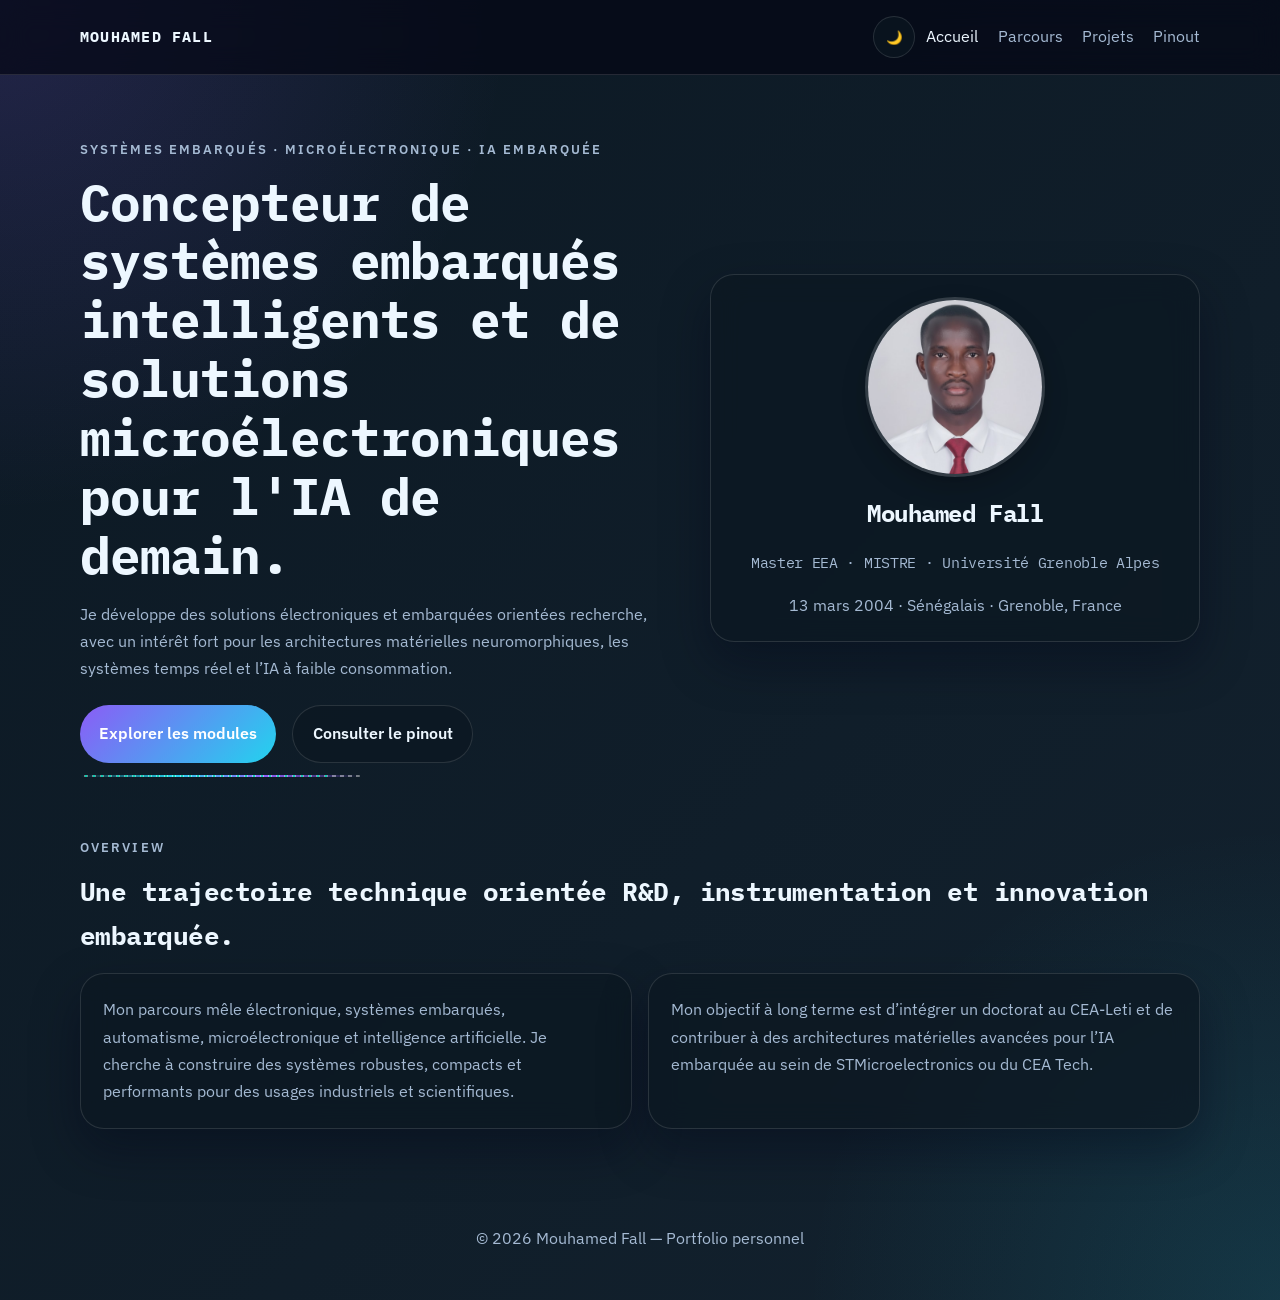
==== index.html @ 8c05c5c4 "Initialisation du portfolio" ====
<!DOCTYPE html>
<html lang="fr">
  <head>
    <meta charset="UTF-8" />
    <meta name="viewport" content="width=device-width, initial-scale=1.0" />
    <title>Mouhamed Fall | Portfolio ingénieur systèmes embarqués & microélectronique</title>
    <meta name="description" content="Portfolio personnel de Mouhamed Fall, ingénieur en systèmes embarqués, microélectronique et IA embarquée." />
    <meta name="keywords" content="systèmes embarqués, microélectronique, IA embarquée, R&D, embedded, Grenoble" />
    <meta property="og:title" content="Mouhamed Fall | Portfolio ingénieur" />
    <meta property="og:description" content="Portfolio technique et scientifique de Mouhamed Fall." />
    <meta property="og:type" content="website" />
    <meta name="twitter:card" content="summary_large_image" />
    <link rel="apple-touch-icon" href="favicon/icon-192.png" />
    <link rel="icon" href="favicon/icon-192.png" type="image/png" />
    <link rel="manifest" href="favicon/site.webmanifest" />
    <link rel="preconnect" href="https://fonts.googleapis.com" />
    <link rel="preconnect" href="https://fonts.gstatic.com" crossorigin />
    <link href="https://fonts.googleapis.com/css2?family=IBM+Plex+Mono:wght@400;500;600;700&family=IBM+Plex+Sans:wght@400;500;600;700&display=swap" rel="stylesheet" />
    <link rel="stylesheet" href="assets/css/variables.css" />
    <link rel="stylesheet" href="assets/css/base.css" />
    <link rel="stylesheet" href="assets/css/layout.css" />
    <link rel="stylesheet" href="assets/css/components.css" />
    <link rel="stylesheet" href="assets/css/animations.css" />
  </head>
  <body>
    <a class="skip-link" href="#main-content">Aller au contenu</a>
    <div class="progress-bar" id="progressBar" aria-hidden="true"></div>
    <header>
      <div class="container">
        <nav aria-label="Navigation principale">
          <a class="brand" href="index.html">Mouhamed Fall</a>
          <div class="nav-actions">
            <button class="icon-btn" id="themeToggle" aria-label="Changer le thème">🌙</button>
            <button class="icon-btn menu-toggle" id="menuToggle" aria-label="Ouvrir le menu">☰</button>
            <div class="nav-links" id="navLinks">
              <a href="index.html" aria-current="page">Accueil</a>
              <a href="about.html">Parcours</a>
              <a href="projects.html">Projets</a>
              <a href="contact.html">Pinout</a>
            </div>
          </div>
        </nav>
      </div>
    </header>

    <main id="main-content">
      <section class="container hero" aria-labelledby="hero-title">
        <div class="hero-copy">
          <p class="hero-badge">Systèmes embarqués · Microélectronique · IA embarquée</p>
          <h1 id="hero-title">Concepteur de systèmes embarqués intelligents et de solutions microélectroniques pour l'IA de demain.</h1>
          <p>
            Je développe des solutions électroniques et embarquées orientées recherche, avec un intérêt fort pour les architectures matérielles neuromorphiques, les systèmes temps réel et l’IA à faible consommation.
          </p>
          <div class="hero-actions" aria-label="Actions principales">
            <a class="btn btn-primary" href="projects.html">Explorer les modules</a>
            <a class="btn" href="contact.html">Consulter le pinout</a>
          </div>
          <span class="signal-trace" aria-hidden="true"></span>
        </div>

        <aside class="card profile-card" aria-label="Présentation personnelle">
          <img class="profile-photo" src="assets/images/ma-photo.jpg" alt="Portrait de Mouhamed Fall" />
          <h2>Mouhamed Fall</h2>
          <p class="mono">Master EEA · MISTRE · Université Grenoble Alpes</p>
          <p class="profile-meta">13 mars 2004 · Sénégalais · Grenoble, France</p>
        </aside>
      </section>

      <section class="container section reveal" aria-labelledby="overview-title">
        <div class="section-heading">
          <p class="eyebrow">Overview</p>
          <h2 id="overview-title">Une trajectoire technique orientée R&amp;D, instrumentation et innovation embarquée.</h2>
        </div>
        <div class="grid grid-2">
          <article class="card">
            <p>
              Mon parcours mêle électronique, systèmes embarqués, automatisme, microélectronique et intelligence artificielle. Je cherche à construire des systèmes robustes, compacts et performants pour des usages industriels et scientifiques.
            </p>
          </article>
          <article class="card">
            <p>
              Mon objectif à long terme est d’intégrer un doctorat au CEA-Leti et de contribuer à des architectures matérielles avancées pour l’IA embarquée au sein de STMicroelectronics ou du CEA Tech.
            </p>
          </article>
        </div>
      </section>
    </main>

    <footer>
      <div class="container">
        <p>© <span id="year"></span> Mouhamed Fall — Portfolio personnel</p>
      </div>
    </footer>

    <script src="assets/js/main.js"></script>
    <script src="assets/js/animations.js"></script>
    <script>
      document.getElementById('year').textContent = new Date().getFullYear();
    </script>
  </body>
</html>
---- assets/css/variables.css ----
:root {
  --bg: #07141f;
  --bg-soft: #0e1d2a;
  --card: rgba(12, 24, 34, 0.7);
  --text: #edf7ff;
  --muted: #a5bad3;
  --accent: #8b5cf6;
  --accent-2: #22d3ee;
  --border: rgba(255, 255, 255, 0.12);
  --shadow: 0 20px 48px rgba(2, 6, 23, 0.38);
}

body[data-theme="light"] {
  --bg: #f4f8ff;
  --bg-soft: #ffffff;
  --card: rgba(255, 255, 255, 0.92);
  --text: #172033;
  --muted: #57657d;
  --accent: #7c3aed;
  --accent-2: #0ea5e9;
  --border: rgba(23, 32, 51, 0.12);
  --shadow: 0 16px 36px rgba(15, 23, 42, 0.12);
}
---- assets/css/base.css ----
* { box-sizing: border-box; margin: 0; padding: 0; }
html { scroll-behavior: smooth; }
body {
  font-family: "IBM Plex Sans", "Segoe UI", sans-serif;
  line-height: 1.7;
  color: var(--text);
  background:
    radial-gradient(circle at top left, rgba(139, 92, 246, 0.18), transparent 28%),
    radial-gradient(circle at bottom right, rgba(34, 211, 238, 0.12), transparent 26%),
    linear-gradient(135deg, rgba(7, 20, 31, 0.98), rgba(14, 29, 42, 0.98));
  min-height: 100vh;
  transition: background 0.3s ease, color 0.3s ease;
}

body[data-theme="light"] {
  background:
    radial-gradient(circle at top left, rgba(124, 58, 237, 0.08), transparent 24%),
    radial-gradient(circle at bottom right, rgba(14, 165, 233, 0.08), transparent 26%),
    linear-gradient(135deg, rgba(244, 248, 255, 0.98), rgba(255, 255, 255, 0.98));
}

a { color: inherit; text-decoration: none; }
img { max-width: 100%; display: block; }

.skip-link {
  position: absolute;
  left: -999px;
  top: 0;
  background: var(--accent);
  color: #fff;
  padding: 0.8rem 1rem;
  z-index: 50;
  border-radius: 0 0 0.5rem 0;
}

.skip-link:focus { left: 0; }

h1, h2, h3, h4, .brand, .mono {
  font-family: "IBM Plex Mono", monospace;
  letter-spacing: -0.02em;
}

.container {
  width: min(1120px, calc(100% - 2rem));
  margin: 0 auto;
}
---- assets/css/layout.css ----
header {
  position: sticky;
  top: 0;
  z-index: 20;
  background: rgba(5, 8, 22, 0.72);
  border-bottom: 1px solid var(--border);
  -webkit-backdrop-filter: blur(14px);
  backdrop-filter: blur(14px);
}

body[data-theme="light"] header { background: rgba(255, 255, 255, 0.8); }

nav {
  display: flex;
  align-items: center;
  justify-content: space-between;
  padding: 1rem 0;
  gap: 1rem;
}

.brand {
  font-weight: 700;
  letter-spacing: 0.08em;
  text-transform: uppercase;
  font-size: 0.95rem;
}

.nav-actions { display: flex; align-items: center; gap: 0.7rem; }
.nav-links { display: flex; gap: 1.2rem; color: var(--muted); }
.nav-links a:hover, .nav-links a[aria-current="page"] { color: var(--text); }

main { padding: 2rem 0 4rem; }

.hero {
  display: grid;
  grid-template-columns: 1.1fr 0.9fr;
  gap: 2rem;
  align-items: center;
  padding: 2rem 0 2.5rem;
}

.section { margin-top: 1.2rem; }
.section-heading { margin-bottom: 1rem; }
.section-heading h1, .section-heading h2 { font-size: clamp(1.3rem, 2vw, 1.8rem); margin-bottom: 0.4rem; }

.grid { display: grid; gap: 1rem; }
.grid-2 { grid-template-columns: repeat(2, minmax(0, 1fr)); }
.grid-3 { grid-template-columns: repeat(3, minmax(0, 1fr)); }

.list { display: grid; gap: 0.8rem; }

footer { padding: 2rem 0 3rem; text-align: center; color: var(--muted); }
---- assets/css/components.css ----
.hero-badge, .eyebrow {
  color: var(--accent-2);
  font-weight: 600;
  text-transform: uppercase;
  letter-spacing: 0.16em;
  font-size: 0.82rem;
  margin-bottom: 0.7rem;
}

.hero h1 { font-size: clamp(2rem, 4vw, 3.2rem); line-height: 1.15; margin-bottom: 1rem; }
.hero p, .section-heading p, .card p, .item p, .timeline p, .contact-meta p { color: var(--muted); }

.hero-actions { display: flex; flex-wrap: wrap; gap: 1rem; margin-top: 1.4rem; }

.btn, .icon-btn {
  border: 1px solid var(--border);
  background: var(--card);
  color: var(--text);
  border-radius: 999px;
  cursor: pointer;
}

.icon-btn { width: 42px; height: 42px; }
.menu-toggle { display: none; }

.btn {
  display: inline-flex;
  align-items: center;
  justify-content: center;
  padding: 0.9rem 1.2rem;
  font-weight: 600;
  transition: transform 0.2s ease;
}

.btn:hover { transform: translateY(-2px); }
.btn-primary {
  background: linear-gradient(135deg, var(--accent), var(--accent-2));
  color: white;
  border: none;
}

.card {
  background: var(--card);
  border: 1px solid var(--border);
  border-radius: 24px;
  padding: 1.4rem;
  box-shadow: var(--shadow);
  -webkit-backdrop-filter: blur(14px);
  backdrop-filter: blur(14px);
  position: relative;
  overflow: hidden;
}

.card::before {
  content: "";
  position: absolute;
  inset: 0;
  background: linear-gradient(90deg, transparent, rgba(255, 159, 28, 0.08), transparent);
  transform: translateX(-100%);
  pointer-events: none;
  animation: scan 7s linear infinite;
}

.profile-card {
  display: flex;
  flex-direction: column;
  gap: 1rem;
  align-items: center;
  text-align: center;
}

.profile-meta { color: var(--muted); }
.profile-photo {
  width: 180px;
  height: 180px;
  border-radius: 50%;
  object-fit: cover;
  border: 3px solid rgba(255,255,255,0.16);
  box-shadow: 0 10px 24px rgba(0,0,0,0.2);
}

.mono { font-family: "IBM Plex Mono", monospace; font-size: 0.95rem; }

.sub-title { font-size: 1.08rem; margin-bottom: 0.7rem; }

.item {
  background: var(--card);
  border: 1px solid var(--border);
  border-radius: 18px;
  padding: 1rem;
}

.item h2 { margin-bottom: 0.35rem; font-size: 1.05rem; }

.tag {
  display: inline-block;
  margin-top: 0.7rem;
  padding: 0.35rem 0.7rem;
  border-radius: 999px;
  background: rgba(34, 211, 238, 0.14);
  color: #d9f8ff;
  font-size: 0.82rem;
}

.timeline {
  border-left: 2px solid rgba(255,159,28,0.35);
  padding-left: 1rem;
  display: grid;
  gap: 1rem;
}

.timeline-item { position: relative; }
.timeline-item::before {
  content: "";
  position: absolute;
  left: -1.34rem;
  top: 0.45rem;
  width: 0.7rem;
  height: 0.7rem;
  border-radius: 50%;
  background: var(--accent-2);
  box-shadow: 0 0 0 4px rgba(0, 209, 178, 0.15);
}

.contact-list { display: flex; flex-wrap: wrap; gap: 1rem; margin-top: 1rem; }
.contact-meta { margin-top: 1.2rem; display: grid; gap: 0.4rem; }

.progress-bar {
  position: fixed;
  top: 0;
  left: 0;
  height: 3px;
  width: 0;
  background: linear-gradient(90deg, var(--accent), var(--accent-2));
  z-index: 30;
  box-shadow: 0 0 14px rgba(255, 159, 28, 0.28);
}

.signal-trace {
  display: block;
  width: min(100%, 280px);
  height: 2px;
  background: linear-gradient(90deg, transparent, var(--accent-2), var(--accent), transparent);
  border-radius: 999px;
  position: relative;
  overflow: hidden;
  margin: 0.8rem 0 0;
}

.signal-trace::before,
.signal-trace::after {
  content: "";
  position: absolute;
  inset: 0;
  background-size: 8px 100%;
  background-repeat: repeat-x;
  animation: trace 2.2s linear infinite;
}

.signal-trace::before {
  background-image: linear-gradient(90deg, transparent 0 4px, rgba(255,255,255,0.75) 4px 8px, transparent 8px 12px);
  opacity: 0.55;
}

.signal-trace::after {
  background-image: linear-gradient(90deg, transparent 0 1px, rgba(0, 209, 178, 0.9) 1px 3px, transparent 3px 6px);
  transform: translateX(-10%);
}

.revision {
  margin-top: 1rem;
  padding-top: 0.8rem;
  border-top: 1px solid var(--border);
  color: var(--muted);
  font-size: 0.92rem;
}
---- assets/css/animations.css ----
@keyframes scan {
  100% { transform: translateX(100%); }
}

@keyframes trace {
  from { transform: translateX(-20%); }
  to { transform: translateX(20%); }
}

@keyframes blink {
  0%, 100% { opacity: 1; }
  50% { opacity: 0.4; }
}

.reveal {
  opacity: 0;
  transform: translateY(18px);
  transition: opacity 0.6s ease, transform 0.6s ease;
}

.reveal.is-visible {
  opacity: 1;
  transform: translateY(0);
}

.terminal-cursor::after {
  content: "_";
  display: inline-block;
  margin-left: 0.25rem;
  animation: blink 1s infinite;
}
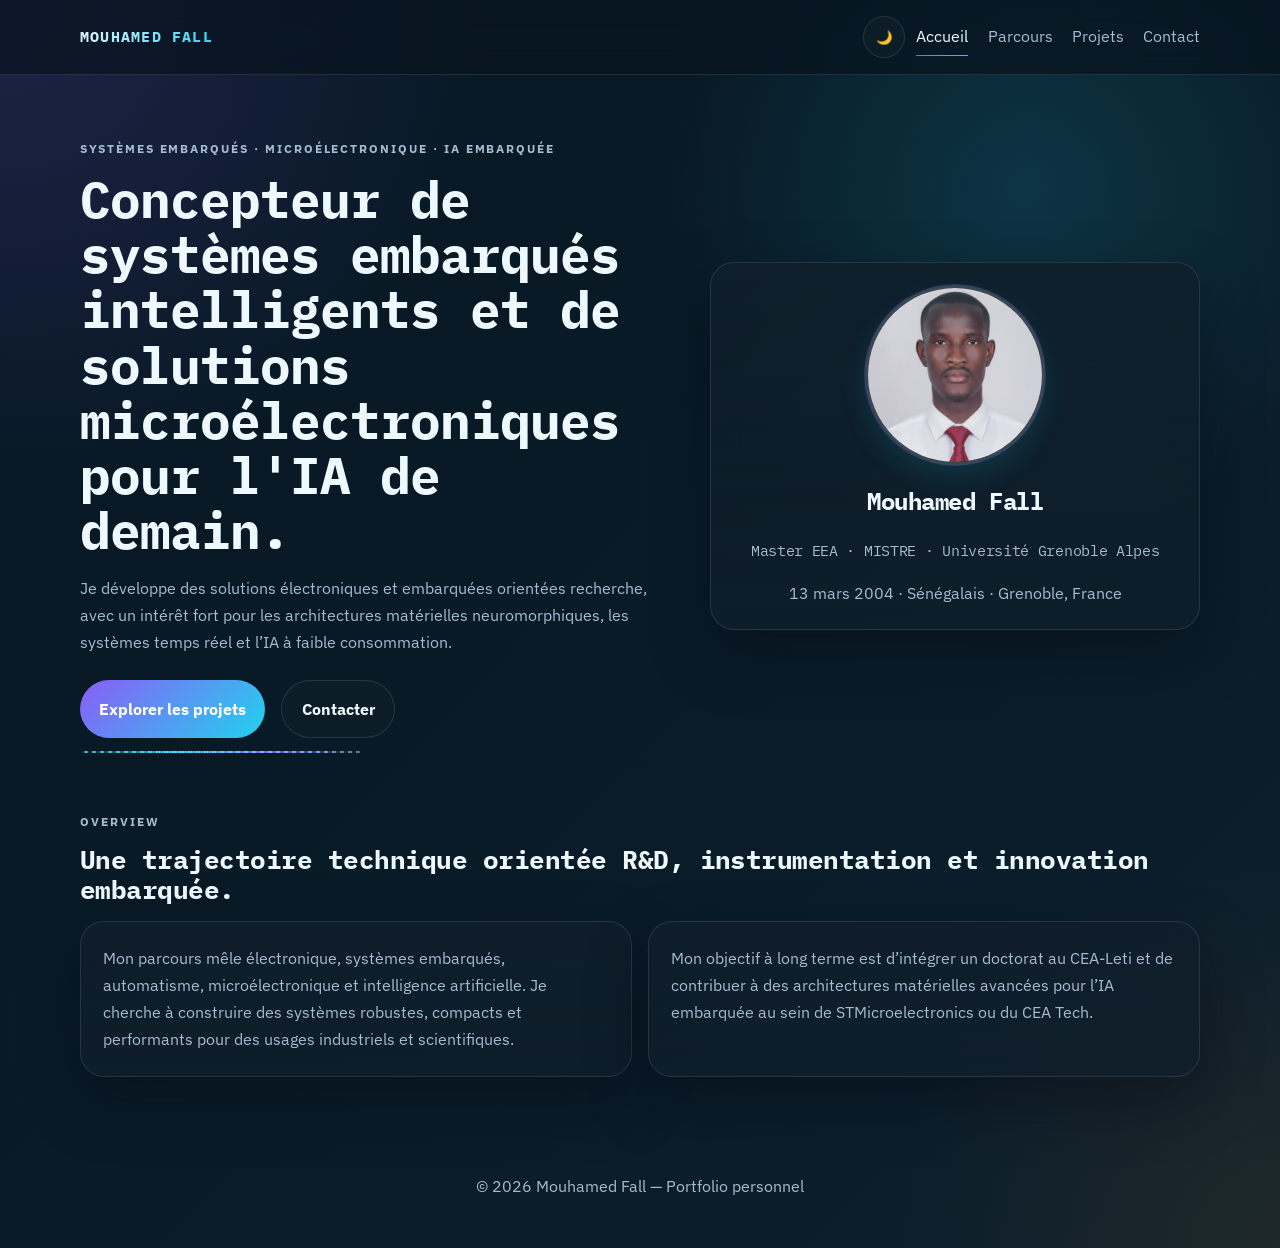
==== commit 97159ca1: "ajout" ====
--- a/index.html
+++ b/index.html
@@ -36,7 +36,7 @@
               <a href="index.html" aria-current="page">Accueil</a>
               <a href="about.html">Parcours</a>
               <a href="projects.html">Projets</a>
-              <a href="contact.html">Pinout</a>
+              <a href="contact.html">Contact</a>
             </div>
           </div>
         </nav>
@@ -52,8 +52,8 @@
             Je développe des solutions électroniques et embarquées orientées recherche, avec un intérêt fort pour les architectures matérielles neuromorphiques, les systèmes temps réel et l’IA à faible consommation.
           </p>
           <div class="hero-actions" aria-label="Actions principales">
-            <a class="btn btn-primary" href="projects.html">Explorer les modules</a>
-            <a class="btn" href="contact.html">Consulter le pinout</a>
+            <a class="btn btn-primary" href="projects.html">Explorer les projets</a>
+            <a class="btn" href="contact.html">Contacter</a>
           </div>
           <span class="signal-trace" aria-hidden="true"></span>
         </div>
--- a/assets/css/variables.css
+++ b/assets/css/variables.css
@@ -1,23 +1,29 @@
 :root {
-  --bg: #07141f;
-  --bg-soft: #0e1d2a;
-  --card: rgba(12, 24, 34, 0.7);
-  --text: #edf7ff;
-  --muted: #a5bad3;
+  --bg: #061722;
+  --bg-soft: #0d1f2d;
+  --panel: rgba(12, 24, 34, 0.78);
+  --card: rgba(15, 30, 42, 0.9);
+  --text: #edf8ff;
+  --muted: #a7bbd0;
   --accent: #8b5cf6;
   --accent-2: #22d3ee;
-  --border: rgba(255, 255, 255, 0.12);
-  --shadow: 0 20px 48px rgba(2, 6, 23, 0.38);
+  --accent-3: #f59e0b;
+  --border: rgba(148, 163, 184, 0.18);
+  --shadow: 0 24px 60px rgba(4, 9, 20, 0.42);
+  --glow: 0 0 0 1px rgba(139, 92, 246, 0.25), 0 12px 28px rgba(34, 211, 238, 0.12);
 }
 
 body[data-theme="light"] {
-  --bg: #f4f8ff;
+  --bg: #f3f7ff;
   --bg-soft: #ffffff;
-  --card: rgba(255, 255, 255, 0.92);
+  --panel: rgba(255, 255, 255, 0.88);
+  --card: rgba(255, 255, 255, 0.96);
   --text: #172033;
-  --muted: #57657d;
+  --muted: #596b82;
   --accent: #7c3aed;
   --accent-2: #0ea5e9;
-  --border: rgba(23, 32, 51, 0.12);
-  --shadow: 0 16px 36px rgba(15, 23, 42, 0.12);
+  --accent-3: #f59e0b;
+  --border: rgba(23, 32, 51, 0.1);
+  --shadow: 0 16px 36px rgba(15, 23, 42, 0.1);
+  --glow: 0 0 0 1px rgba(124, 58, 237, 0.12), 0 14px 32px rgba(14, 165, 233, 0.08);
 }
--- a/assets/css/base.css
+++ b/assets/css/base.css
@@ -6,21 +6,22 @@
   color: var(--text);
   background:
     radial-gradient(circle at top left, rgba(139, 92, 246, 0.18), transparent 28%),
-    radial-gradient(circle at bottom right, rgba(34, 211, 238, 0.12), transparent 26%),
-    linear-gradient(135deg, rgba(7, 20, 31, 0.98), rgba(14, 29, 42, 0.98));
+    radial-gradient(circle at 80% 15%, rgba(34, 211, 238, 0.14), transparent 24%),
+    radial-gradient(circle at bottom right, rgba(245, 158, 11, 0.08), transparent 22%),
+    linear-gradient(135deg, rgba(6, 23, 34, 1), rgba(13, 31, 45, 1));
   min-height: 100vh;
   transition: background 0.3s ease, color 0.3s ease;
 }
 
 body[data-theme="light"] {
   background:
-    radial-gradient(circle at top left, rgba(124, 58, 237, 0.08), transparent 24%),
-    radial-gradient(circle at bottom right, rgba(14, 165, 233, 0.08), transparent 26%),
-    linear-gradient(135deg, rgba(244, 248, 255, 0.98), rgba(255, 255, 255, 0.98));
+    radial-gradient(circle at top left, rgba(124, 58, 237, 0.09), transparent 24%),
+    radial-gradient(circle at 80% 15%, rgba(14, 165, 233, 0.08), transparent 22%),
+    linear-gradient(135deg, rgba(243, 247, 255, 1), rgba(255, 255, 255, 1));
 }
 
 a { color: inherit; text-decoration: none; }
-img { max-width: 100%; display: block; }
+img, video { max-width: 100%; display: block; }
 
 .skip-link {
   position: absolute;
@@ -40,7 +41,29 @@
   letter-spacing: -0.02em;
 }
 
+p { color: var(--muted); }
+
 .container {
   width: min(1120px, calc(100% - 2rem));
   margin: 0 auto;
 }
+
+.section-heading {
+  margin-bottom: 1.4rem;
+}
+
+.section-heading h1, .section-heading h2 {
+  font-size: clamp(1.6rem, 2vw, 2.2rem);
+  line-height: 1.18;
+  margin-bottom: 0.5rem;
+  color: var(--text);
+}
+
+.eyebrow {
+  color: var(--accent-2);
+  font-weight: 700;
+  text-transform: uppercase;
+  letter-spacing: 0.18em;
+  font-size: 0.75rem;
+  margin-bottom: 0.7rem;
+}
--- a/assets/css/layout.css
+++ b/assets/css/layout.css
@@ -2,7 +2,7 @@
   position: sticky;
   top: 0;
   z-index: 20;
-  background: rgba(5, 8, 22, 0.72);
+  background: rgba(7, 20, 31, 0.72);
   border-bottom: 1px solid var(--border);
   -webkit-backdrop-filter: blur(14px);
   backdrop-filter: blur(14px);
@@ -23,10 +23,37 @@
   letter-spacing: 0.08em;
   text-transform: uppercase;
   font-size: 0.95rem;
+  background: linear-gradient(135deg, var(--text), var(--accent-2));
+  -webkit-background-clip: text;
+  background-clip: text;
+  color: transparent;
 }
 
 .nav-actions { display: flex; align-items: center; gap: 0.7rem; }
-.nav-links { display: flex; gap: 1.2rem; color: var(--muted); }
+.nav-links {
+  display: flex;
+  align-items: center;
+  gap: 1.2rem;
+  color: var(--muted);
+}
+.nav-links a {
+  position: relative;
+  transition: color 0.2s ease;
+}
+.nav-links a::after {
+  content: "";
+  position: absolute;
+  left: 0;
+  bottom: -0.34rem;
+  width: 100%;
+  height: 1px;
+  background: linear-gradient(90deg, var(--accent), var(--accent-2));
+  transform: scaleX(0);
+  transform-origin: left;
+  transition: transform 0.2s ease;
+}
+.nav-links a:hover::after,
+.nav-links a[aria-current="page"]::after { transform: scaleX(1); }
 .nav-links a:hover, .nav-links a[aria-current="page"] { color: var(--text); }
 
 main { padding: 2rem 0 4rem; }
@@ -50,3 +77,83 @@
 .list { display: grid; gap: 0.8rem; }
 
 footer { padding: 2rem 0 3rem; text-align: center; color: var(--muted); }
+
+@media (max-width: 900px) {
+  .hero,
+  .grid-2,
+  .grid-3 {
+    grid-template-columns: 1fr;
+  }
+
+  .hero {
+    padding-top: 1.5rem;
+  }
+
+  .section {
+    margin-top: 0.6rem;
+  }
+}
+
+@media (max-width: 640px) {
+  .container {
+    width: min(100% - 1rem, 100%);
+  }
+
+  nav {
+    position: relative;
+    align-items: center;
+  }
+
+  .nav-actions {
+    position: relative;
+  }
+
+  .nav-links {
+    position: absolute;
+    top: calc(100% + 0.7rem);
+    right: 0;
+    display: none;
+    flex-direction: column;
+    align-items: flex-start;
+    min-width: 190px;
+    padding: 0.9rem 1rem;
+    border: 1px solid var(--border);
+    background: rgba(7, 20, 31, 0.92);
+    border-radius: 16px;
+    box-shadow: var(--shadow);
+  }
+
+  body[data-theme="light"] .nav-links {
+    background: rgba(255, 255, 255, 0.96);
+  }
+
+  .nav-links.active {
+    display: flex;
+  }
+
+  .menu-toggle {
+    display: inline-flex;
+  }
+
+  .hero {
+    gap: 1.2rem;
+  }
+
+  .hero-actions {
+    flex-direction: column;
+    align-items: stretch;
+  }
+
+  .btn {
+    width: 100%;
+  }
+
+  .profile-photo {
+    width: 150px;
+    height: 150px;
+  }
+
+  .brand {
+    font-size: 0.8rem;
+  }
+}
--- a/assets/css/components.css
+++ b/assets/css/components.css
@@ -1,16 +1,16 @@
 .hero-badge, .eyebrow {
   color: var(--accent-2);
-  font-weight: 600;
+  font-weight: 700;
   text-transform: uppercase;
   letter-spacing: 0.16em;
-  font-size: 0.82rem;
-  margin-bottom: 0.7rem;
-}
-
-.hero h1 { font-size: clamp(2rem, 4vw, 3.2rem); line-height: 1.15; margin-bottom: 1rem; }
+  font-size: 0.76rem;
+  margin-bottom: 0.75rem;
+}
+
+.hero h1 { font-size: clamp(2.2rem, 4vw, 3.6rem); line-height: 1.08; margin-bottom: 1rem; }
 .hero p, .section-heading p, .card p, .item p, .timeline p, .contact-meta p { color: var(--muted); }
 
-.hero-actions { display: flex; flex-wrap: wrap; gap: 1rem; margin-top: 1.4rem; }
+.hero-actions { display: flex; flex-wrap: wrap; gap: 1rem; margin-top: 1.5rem; }
 
 .btn, .icon-btn {
   border: 1px solid var(--border);
@@ -18,9 +18,16 @@
   color: var(--text);
   border-radius: 999px;
   cursor: pointer;
-}
-
-.icon-btn { width: 42px; height: 42px; }
+  transition: transform 0.2s ease, border-color 0.2s ease, box-shadow 0.2s ease, background 0.2s ease;
+}
+
+.icon-btn {
+  width: 42px;
+  height: 42px;
+  display: inline-flex;
+  align-items: center;
+  justify-content: center;
+}
 .menu-toggle { display: none; }
 
 .btn {
@@ -28,11 +35,14 @@
   align-items: center;
   justify-content: center;
   padding: 0.9rem 1.2rem;
-  font-weight: 600;
-  transition: transform 0.2s ease;
-}
-
-.btn:hover { transform: translateY(-2px); }
+  font-weight: 700;
+}
+
+.btn:hover, .icon-btn:hover {
+  transform: translateY(-2px);
+  border-color: rgba(139, 92, 246, 0.5);
+  box-shadow: var(--glow);
+}
 .btn-primary {
   background: linear-gradient(135deg, var(--accent), var(--accent-2));
   color: white;
@@ -40,25 +50,36 @@
 }
 
 .card {
-  background: var(--card);
+  background: linear-gradient(180deg, rgba(15, 30, 42, 0.9), rgba(15, 30, 42, 0.72));
   border: 1px solid var(--border);
   border-radius: 24px;
   padding: 1.4rem;
   box-shadow: var(--shadow);
-  -webkit-backdrop-filter: blur(14px);
-  backdrop-filter: blur(14px);
+  -webkit-backdrop-filter: blur(16px);
+  backdrop-filter: blur(16px);
   position: relative;
   overflow: hidden;
+  transition: transform 0.2s ease, border-color 0.2s ease, box-shadow 0.2s ease;
+}
+
+body[data-theme="light"] .card {
+  background: linear-gradient(180deg, rgba(255, 255, 255, 0.96), rgba(255, 255, 255, 0.9));
+}
+
+.card:hover {
+  transform: translateY(-4px);
+  border-color: rgba(139, 92, 246, 0.45);
+  box-shadow: 0 30px 50px rgba(17, 24, 39, 0.18);
 }
 
 .card::before {
   content: "";
   position: absolute;
   inset: 0;
-  background: linear-gradient(90deg, transparent, rgba(255, 159, 28, 0.08), transparent);
+  background: linear-gradient(90deg, transparent, rgba(139, 92, 246, 0.12), transparent);
   transform: translateX(-100%);
   pointer-events: none;
-  animation: scan 7s linear infinite;
+  animation: scan 8s linear infinite;
 }
 
 .profile-card {
@@ -75,8 +96,8 @@
   height: 180px;
   border-radius: 50%;
   object-fit: cover;
-  border: 3px solid rgba(255,255,255,0.16);
-  box-shadow: 0 10px 24px rgba(0,0,0,0.2);
+  border: 3px solid rgba(255,255,255,0.18);
+  box-shadow: var(--glow);
 }
 
 .mono { font-family: "IBM Plex Mono", monospace; font-size: 0.95rem; }
@@ -84,26 +105,144 @@
 .sub-title { font-size: 1.08rem; margin-bottom: 0.7rem; }
 
 .item {
-  background: var(--card);
+  background: rgba(255,255,255,0.02);
   border: 1px solid var(--border);
   border-radius: 18px;
   padding: 1rem;
 }
 
-.item h2 { margin-bottom: 0.35rem; font-size: 1.05rem; }
+.item {
+  display: flex;
+  flex-direction: column;
+  gap: 0.8rem;
+}
+
+.project-image {
+  width: 100%;
+  height: 180px;
+  object-fit: cover;
+  border-radius: 14px;
+  border: 1px solid var(--border);
+  margin-bottom: 0.15rem;
+}
+
+.item h2 { margin-bottom: 0.1rem; font-size: 1.08rem; }
 
 .tag {
   display: inline-block;
-  margin-top: 0.7rem;
-  padding: 0.35rem 0.7rem;
+  margin-top: 0.2rem;
+  padding: 0.4rem 0.8rem;
   border-radius: 999px;
   background: rgba(34, 211, 238, 0.14);
-  color: #d9f8ff;
-  font-size: 0.82rem;
+  color: #dffbff;
+  font-size: 0.8rem;
+}
+
+.project-btn {
+  width: fit-content;
+  margin-top: auto;
+  padding-inline: 1.1rem;
+}
+
+.project-detail {
+  display: grid;
+  gap: 1.5rem;
+}
+
+.project-hero {
+  display: grid;
+  grid-template-columns: 1.2fr 0.8fr;
+  gap: 1.5rem;
+  align-items: start;
+}
+
+.project-hero .card,
+.project-detail .card {
+  padding: 1.5rem;
+}
+
+.project-gallery {
+  display: grid;
+  grid-template-columns: repeat(2, minmax(0, 1fr));
+  gap: 1rem;
+}
+
+.project-gallery img,
+.project-gallery video {
+  width: 100%;
+  height: 240px;
+  object-fit: cover;
+  border-radius: 16px;
+  border: 1px solid var(--border);
+  background: rgba(255,255,255,0.03);
+}
+
+.project-meta {
+  display: grid;
+  gap: 0.75rem;
+}
+
+.project-metric {
+  padding: 0.85rem 1rem;
+  border: 1px solid var(--border);
+  border-radius: 14px;
+  background: rgba(255,255,255,0.02);
+}
+
+.project-metric strong {
+  display: block;
+  margin-bottom: 0.2rem;
+  color: var(--text);
+}
+
+.project-content {
+  display: grid;
+  grid-template-columns: 1.2fr 0.8fr;
+  gap: 1.5rem;
+}
+
+.project-stack {
+  display: flex;
+  flex-wrap: wrap;
+  gap: 0.5rem;
+  margin-top: 0.8rem;
+}
+
+.project-stack span {
+  display: inline-block;
+  padding: 0.45rem 0.7rem;
+  border-radius: 999px;
+  background: rgba(34, 211, 238, 0.12);
+  border: 1px solid var(--border);
+  color: var(--text);
+  font-size: 0.8rem;
+}
+
+.back-link {
+  margin-top: 0.5rem;
+}
+
+@media (max-width: 900px) {
+  .project-hero,
+  .project-content {
+    grid-template-columns: 1fr;
+  }
+}
+
+@media (max-width: 640px) {
+  .project-image,
+  .project-gallery img,
+  .project-gallery video {
+    height: 200px;
+  }
+
+  .project-gallery {
+    grid-template-columns: 1fr;
+  }
 }
 
 .timeline {
-  border-left: 2px solid rgba(255,159,28,0.35);
+  border-left: 2px solid rgba(139, 92, 246, 0.4);
   padding-left: 1rem;
   display: grid;
   gap: 1rem;
@@ -119,11 +258,16 @@
   height: 0.7rem;
   border-radius: 50%;
   background: var(--accent-2);
-  box-shadow: 0 0 0 4px rgba(0, 209, 178, 0.15);
+  box-shadow: 0 0 0 4px rgba(34, 211, 238, 0.14);
 }
 
 .contact-list { display: flex; flex-wrap: wrap; gap: 1rem; margin-top: 1rem; }
 .contact-meta { margin-top: 1.2rem; display: grid; gap: 0.4rem; }
+
+@keyframes scan {
+  0% { transform: translateX(-120%); }
+  100% { transform: translateX(120%); }
+}
 
 .progress-bar {
   position: fixed;
@@ -133,7 +277,7 @@
   width: 0;
   background: linear-gradient(90deg, var(--accent), var(--accent-2));
   z-index: 30;
-  box-shadow: 0 0 14px rgba(255, 159, 28, 0.28);
+  box-shadow: 0 0 14px rgba(139, 92, 246, 0.28);
 }
 
 .signal-trace {
@@ -163,7 +307,7 @@
 }
 
 .signal-trace::after {
-  background-image: linear-gradient(90deg, transparent 0 1px, rgba(0, 209, 178, 0.9) 1px 3px, transparent 3px 6px);
+  background-image: linear-gradient(90deg, transparent 0 1px, rgba(34, 211, 238, 0.9) 1px 3px, transparent 3px 6px);
   transform: translateX(-10%);
 }
 
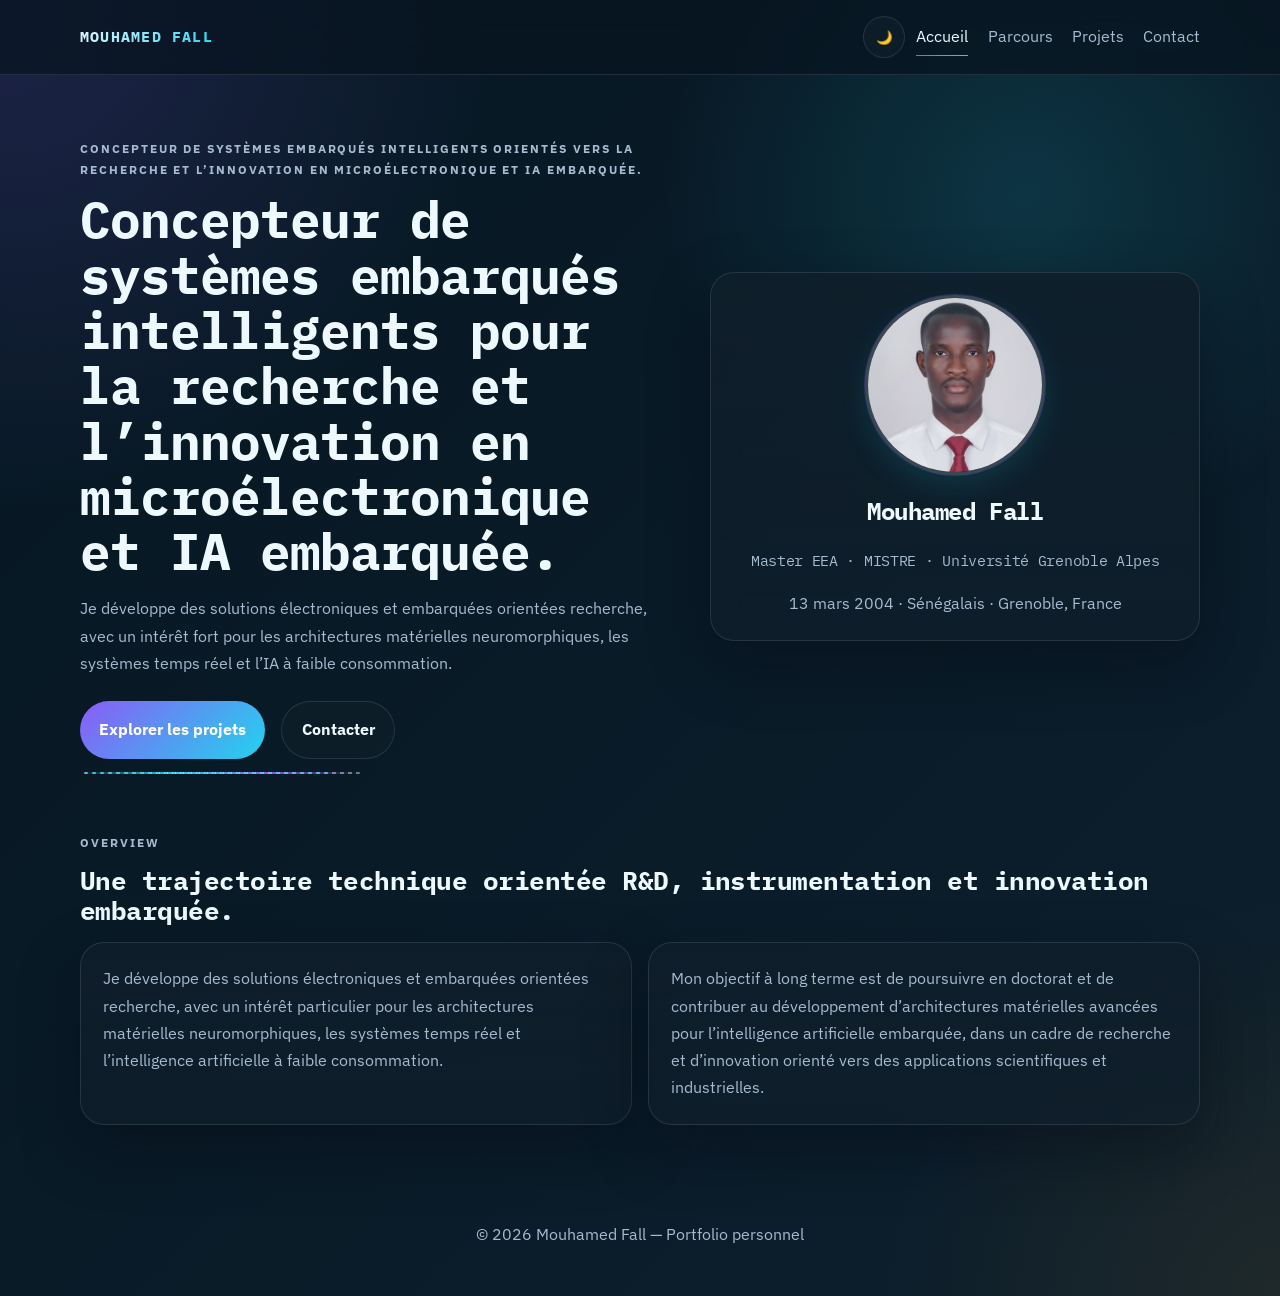
==== commit f2d8e65c: "ajout4" ====
--- a/index.html
+++ b/index.html
@@ -46,8 +46,8 @@
     <main id="main-content">
       <section class="container hero" aria-labelledby="hero-title">
         <div class="hero-copy">
-          <p class="hero-badge">Systèmes embarqués · Microélectronique · IA embarquée</p>
-          <h1 id="hero-title">Concepteur de systèmes embarqués intelligents et de solutions microélectroniques pour l'IA de demain.</h1>
+          <p class="hero-badge">Concepteur de systèmes embarqués intelligents orientés vers la recherche et l’innovation en microélectronique et IA embarquée.</p>
+          <h1 id="hero-title"><strong>Concepteur de systèmes embarqués intelligents</strong> pour la recherche et l’innovation en microélectronique et IA embarquée.</h1>
           <p>
             Je développe des solutions électroniques et embarquées orientées recherche, avec un intérêt fort pour les architectures matérielles neuromorphiques, les systèmes temps réel et l’IA à faible consommation.
           </p>
@@ -74,12 +74,12 @@
         <div class="grid grid-2">
           <article class="card">
             <p>
-              Mon parcours mêle électronique, systèmes embarqués, automatisme, microélectronique et intelligence artificielle. Je cherche à construire des systèmes robustes, compacts et performants pour des usages industriels et scientifiques.
+              Je développe des solutions électroniques et embarquées orientées recherche, avec un intérêt particulier pour les architectures matérielles neuromorphiques, les systèmes temps réel et l’intelligence artificielle à faible consommation.
             </p>
           </article>
           <article class="card">
             <p>
-              Mon objectif à long terme est d’intégrer un doctorat au CEA-Leti et de contribuer à des architectures matérielles avancées pour l’IA embarquée au sein de STMicroelectronics ou du CEA Tech.
+              Mon objectif à long terme est de poursuivre en doctorat et de contribuer au développement d’architectures matérielles avancées pour l’intelligence artificielle embarquée, dans un cadre de recherche et d’innovation orienté vers des applications scientifiques et industrielles.
             </p>
           </article>
         </div>
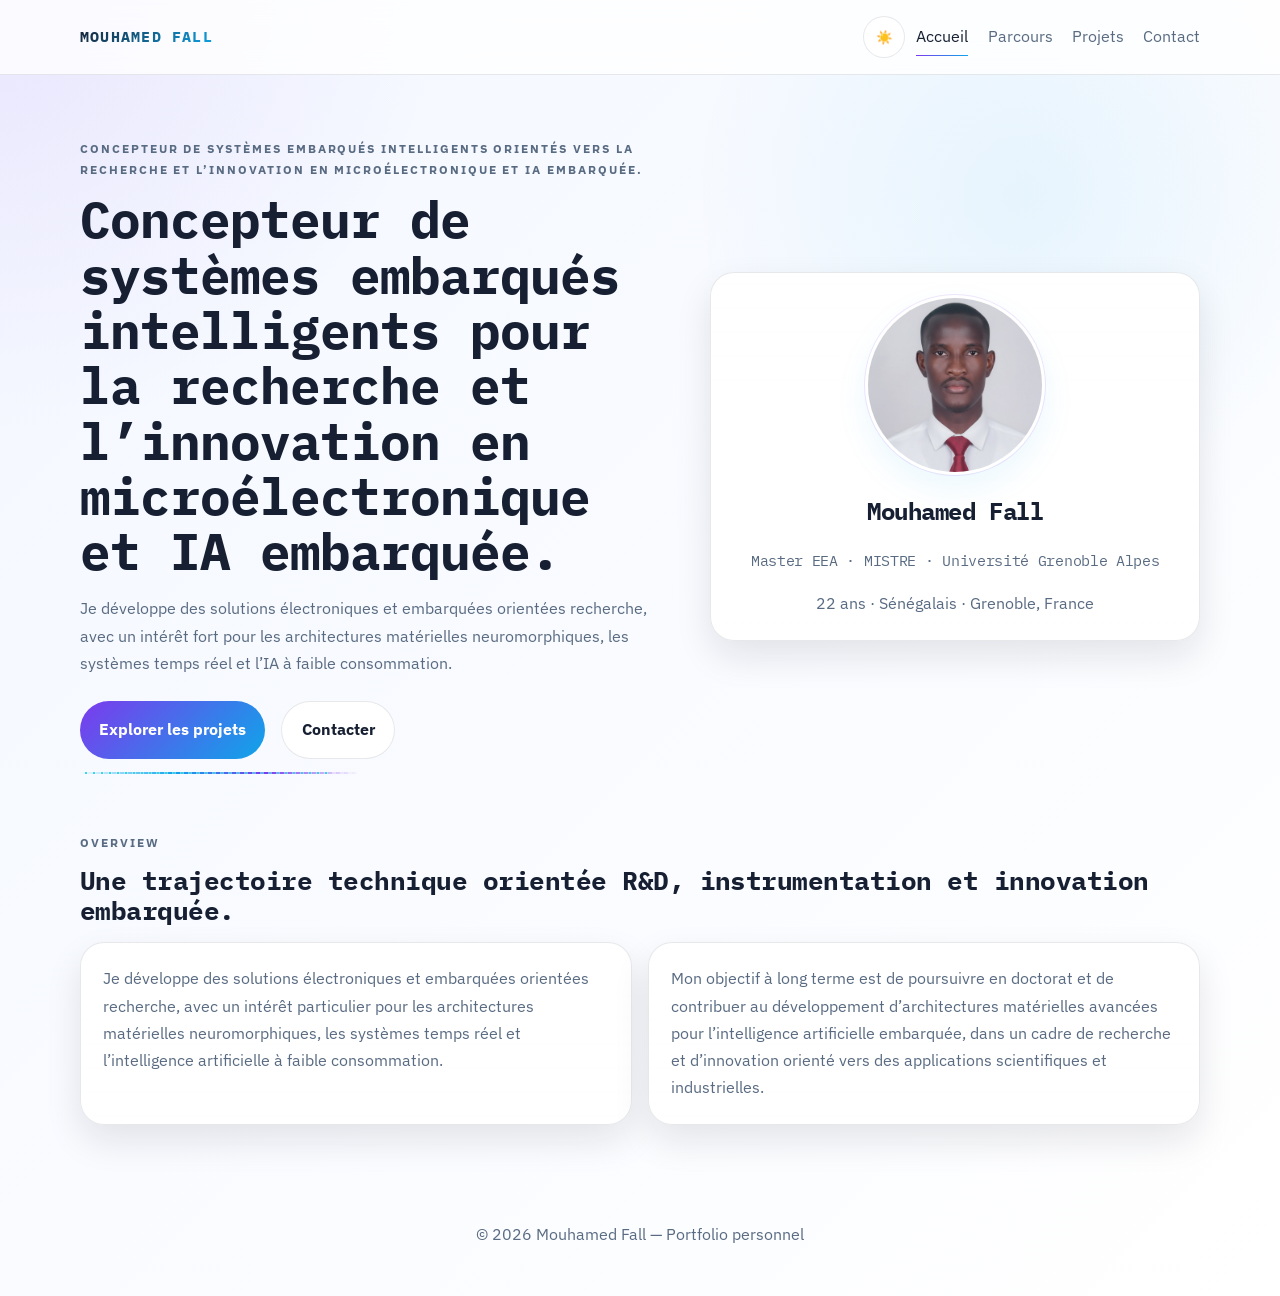
==== commit 59e533a9: "ajout6" ====
--- a/index.html
+++ b/index.html
@@ -10,6 +10,13 @@
     <meta property="og:description" content="Portfolio technique et scientifique de Mouhamed Fall." />
     <meta property="og:type" content="website" />
     <meta name="twitter:card" content="summary_large_image" />
+    <script async src="https://www.googletagmanager.com/gtag/js?id=G-E3H3E1VLHN"></script>
+    <script>
+      window.dataLayer = window.dataLayer || [];
+      function gtag(){dataLayer.push(arguments);}
+      gtag('js', new Date());
+      gtag('config', 'G-E3H3E1VLHN');
+    </script>
     <link rel="apple-touch-icon" href="favicon/icon-192.png" />
     <link rel="icon" href="favicon/icon-192.png" type="image/png" />
     <link rel="manifest" href="favicon/site.webmanifest" />
@@ -62,7 +69,7 @@
           <img class="profile-photo" src="assets/images/ma-photo.jpg" alt="Portrait de Mouhamed Fall" />
           <h2>Mouhamed Fall</h2>
           <p class="mono">Master EEA · MISTRE · Université Grenoble Alpes</p>
-          <p class="profile-meta">13 mars 2004 · Sénégalais · Grenoble, France</p>
+          <p class="profile-meta">22 ans · Sénégalais · Grenoble, France</p>
         </aside>
       </section>
 
--- a/assets/css/layout.css
+++ b/assets/css/layout.css
@@ -114,25 +114,45 @@
     right: 0;
     display: none;
     flex-direction: column;
-    align-items: flex-start;
-    min-width: 190px;
-    padding: 0.9rem 1rem;
+    align-items: stretch;
+    width: min(220px, calc(100vw - 2rem));
+    padding: 0.7rem;
     border: 1px solid var(--border);
-    background: rgba(7, 20, 31, 0.92);
-    border-radius: 16px;
+    background: rgba(7, 20, 31, 0.94);
+    border-radius: 18px;
     box-shadow: var(--shadow);
+    z-index: 50;
+    backdrop-filter: blur(16px);
+    -webkit-backdrop-filter: blur(16px);
   }
 
   body[data-theme="light"] .nav-links {
     background: rgba(255, 255, 255, 0.96);
   }
 
+  .nav-links a {
+    width: 100%;
+    padding: 0.7rem 0.8rem;
+    border-radius: 12px;
+    transition: background 0.2s ease, color 0.2s ease, transform 0.2s ease;
+  }
+
+  .nav-links a:hover,
+  .nav-links a[aria-current="page"] {
+    background: rgba(139, 92, 246, 0.08);
+    color: var(--text);
+  }
+
   .nav-links.active {
     display: flex;
   }
 
+  .nav-links:not(.active) {
+    display: none;
+  }
+
   .menu-toggle {
-    display: inline-flex;
+    display: inline-flex !important;
   }
 
   .hero {
--- a/assets/css/components.css
+++ b/assets/css/components.css
@@ -28,7 +28,9 @@
   align-items: center;
   justify-content: center;
 }
-.menu-toggle { display: none; }
+.menu-toggle {
+  display: none;
+}
 
 .btn {
   display: inline-flex;
